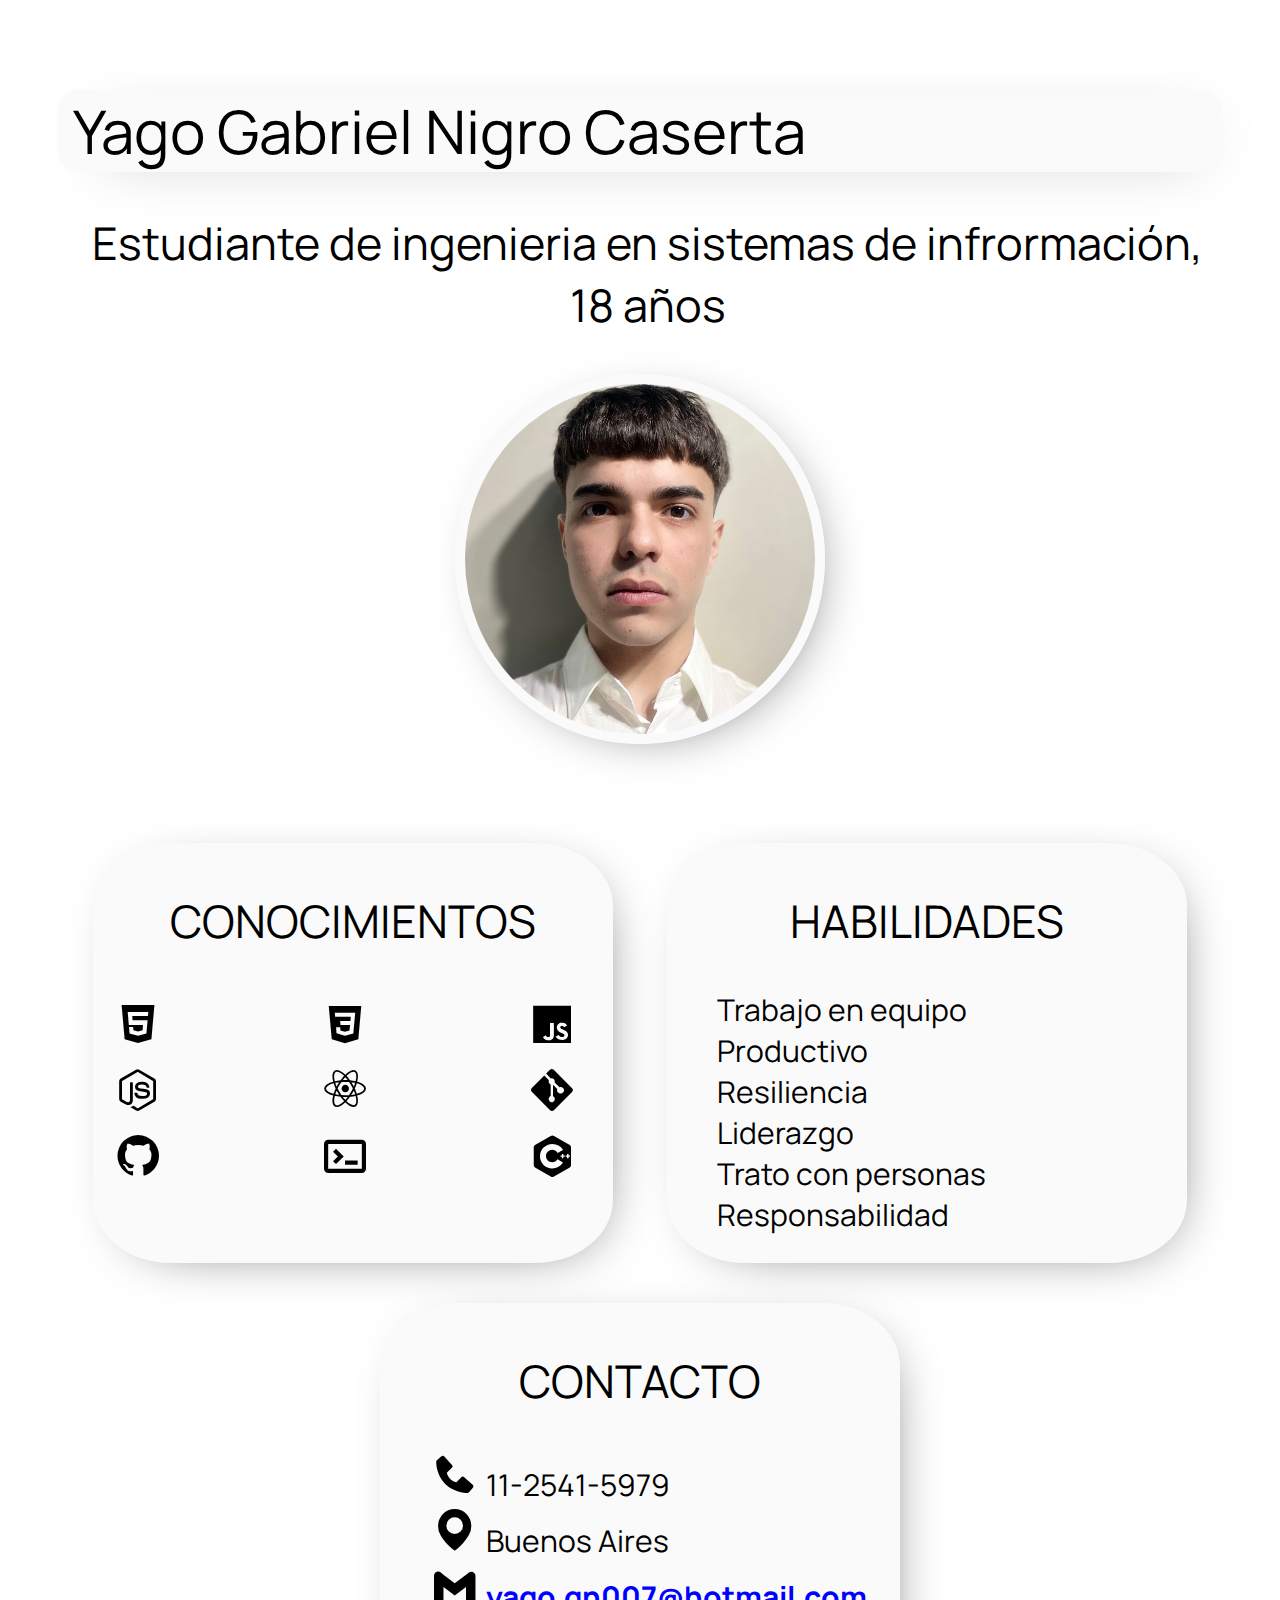
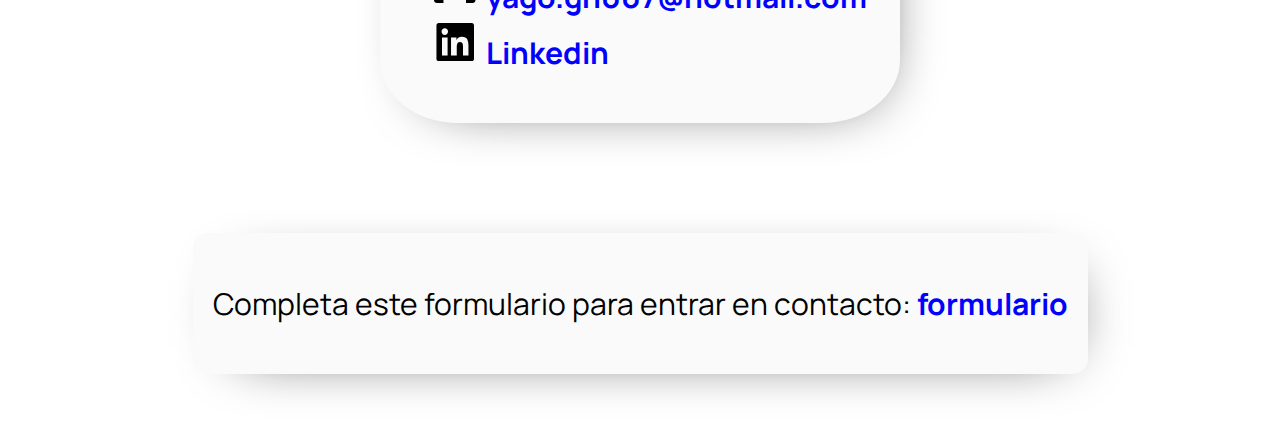
==== docs/index.html @ 1f229106 "cree la carpeta docs" ====
<!DOCTYPE html>
<html>
  <head>
    <meta charset="utf-8" />
    <title>CV:Yago Gabriel Nigro</title>
    <link rel="stylesheet" href="style.css" />
    <!-- Enlace a Boxicons CDN -->
    <link
      href="https://cdn.jsdelivr.net/npm/boxicons@2.1.2/css/boxicons.min.css"
      rel="stylesheet"
    />
    <link rel="icon" href="iconos/cv.png" type="image/png" />
    <!--Google fonts-->
    <link rel="preconnect" href="https://fonts.googleapis.com">
    <link rel="preconnect" href="https://fonts.gstatic.com" crossorigin>
    <link href="https://fonts.googleapis.com/css2?family=Manrope:wght@200..800&display=swap" rel="stylesheet">
  </head>
  <body>
    <header class="flex">
      <div>
        <h1 id="nombre">Yago Gabriel Nigro Caserta</h1>
        <h2 id="edad">Estudiante de ingenieria en sistemas de infrormación, 18 años</h2>
      </div>
      <div>
        <img src="Yago-GNC.jpg" alt="Imagen de Yago" width="150" id="YGNC" />
        <!--<nav>
          <i class="bx bxl-linkedin-square"></i>
          <a href="https://www.linkedin.com/in/yagonigro/" target="_blank">Linkedin</a>
        </nav>-->
      </div>
    </header>

    <main>
      <section class="flex">
        <div class="flex-item">
          <h2>CONOCIMIENTOS</h2>
          <ul class="ul-list">
            <li class="list-item"><i class="bx bxl-html5"></i></li>
            <li class="list-item"><i class="bx bxl-css3"></i></li>
            <li class="list-item"><i class="bx bxl-javascript"></i></li>
            <li class="list-item"><i class="bx bxl-nodejs"></i></li>
            <li class="list-item"><i class="bx bxl-react"></i></li>
            <li class="list-item"><i class="bx bxl-git"></i></li>
            <li class="list-item"><i class="bx bxl-github"></i></li>
            <li class="list-item"><i class='bx bx-terminal'></i></li>
            <li class="list-item"><i class='bx bxl-c-plus-plus'></i></li>
          </ul>
        </div>
        <div class="flex-item">
          <h2>HABILIDADES</h2>
          <ul>
            <li>Trabajo en equipo</li>
            <li>Productivo</li>
            <li>Resiliencia</li>
            <li>Liderazgo</li>
            <li>Trato con personas</li>
            <li>Responsabilidad</li>
          </ul>
        </div>
        <div class="flex-item">
          <h2>CONTACTO</h2>
          <ul>
            <li><i class='bx bxs-phone'></i>   11-2541-5979</li>
            <li><i class='bx bxs-map' ></i>   Buenos Aires</li>
            <li><i class='bx bxl-gmail' ></i>   <a href="https://mail.google.com/mail/u/0/#inbox?compose=CllgCJlDTBkztJxPqxVQCMdkndlGPTKVBjpXgPhpCdpHTtGFjmbJkLqTrcMLxBsnlvxqvZFJsWg" target="_blank">yago.gn007@hotmail.com</a></li>
            <li><i class='bx bxl-linkedin-square' ></i>   <a href="https://www.linkedin.com/in/yagonigro/" target="_blank">Linkedin</a></li>
          </ul>
        </div>
      </section>
    </main>

    <footer class="flex">
      <form action="" method="" class="flex-footer-item">
        <p>
          Completa este formulario para entrar en contacto:
          <a href="HTML/formulario.html" target="_blank">formulario</a>
        </p>
      </form>
    </footer>
  </body>
</html>
---- docs/style.css ----
*{
    font-family: "Manrope", sans-serif;
    font-optical-sizing: auto;
    font-style: normal;
    font-weight: 400;
    font-size: 30px;
  }
  a{
    color: blue;
    text-decoration: none; /* Elimina el subrayado */
    font-weight: bold;
  }
  ul{
    list-style: none;
  }
  .ul-list{
    display: flex;
    flex-wrap: wrap;
    padding: 1%;
    margin: auto;
    gap: 30%;
  }
  .list-item{
    margin: 5px;
  }
  i{
    font-size: 50px;
  }
  h1{
    font-size: 60px;
  }
  #nombre{
    background-color: #FAFAFA;
    border-radius: 20px;
    box-shadow: 11px 10px 60px -37px rgba(10,10,10,1);
    padding-left: 15px;
  }
  #edad{
    padding-left: 15px;
  }
  h2{
    font-size: 45px;
    text-align: center;
  }
 #YGNC{
    border-radius: 50%;
    width: 350px;
    height: 350px;
    object-fit: cover;
    border: 10px solid #FAFAFA;
    box-shadow: 11px 10px 60px -37px rgba(10,10,10,1);
 }
.flex{
  display: flex;
  flex-wrap: wrap;
  justify-content: space-evenly;
  margin: 30px;
  padding: 20px;
  
}
.flex-item{
    flex-wrap: wrap;
    padding: 10px;
    margin: 20px;
    height: 400px;
    width: 500px;
    background-color: #FAFAFA;
    border-radius: 15%;
    box-shadow: 11px 10px 60px -37px rgba(10,10,10,1);
}
.flex-footer-item{
  flex-wrap: wrap;
  text-align: center;
  justify-content: space-evenly;
  padding: 10px;
  margin: 20px;
  background-color: #FAFAFA;
  border: 10px solid #FAFAFA;
  border-radius: 15px;
  box-shadow: 11px 10px 60px -37px rgba(10,10,10,1);
}
textarea{
  width: 50%;
  margin: 20px;
  height: 150px;
  padding: 10px;
  border: 2px solid #cccccc;
  border-radius: 8px;
  background-color: #f9f9f9;
  color: #333;
  font-size: 14px;
  resize: none; 
  box-shadow: 0 4px 6px rgba(0, 0, 0, 0.1);
}
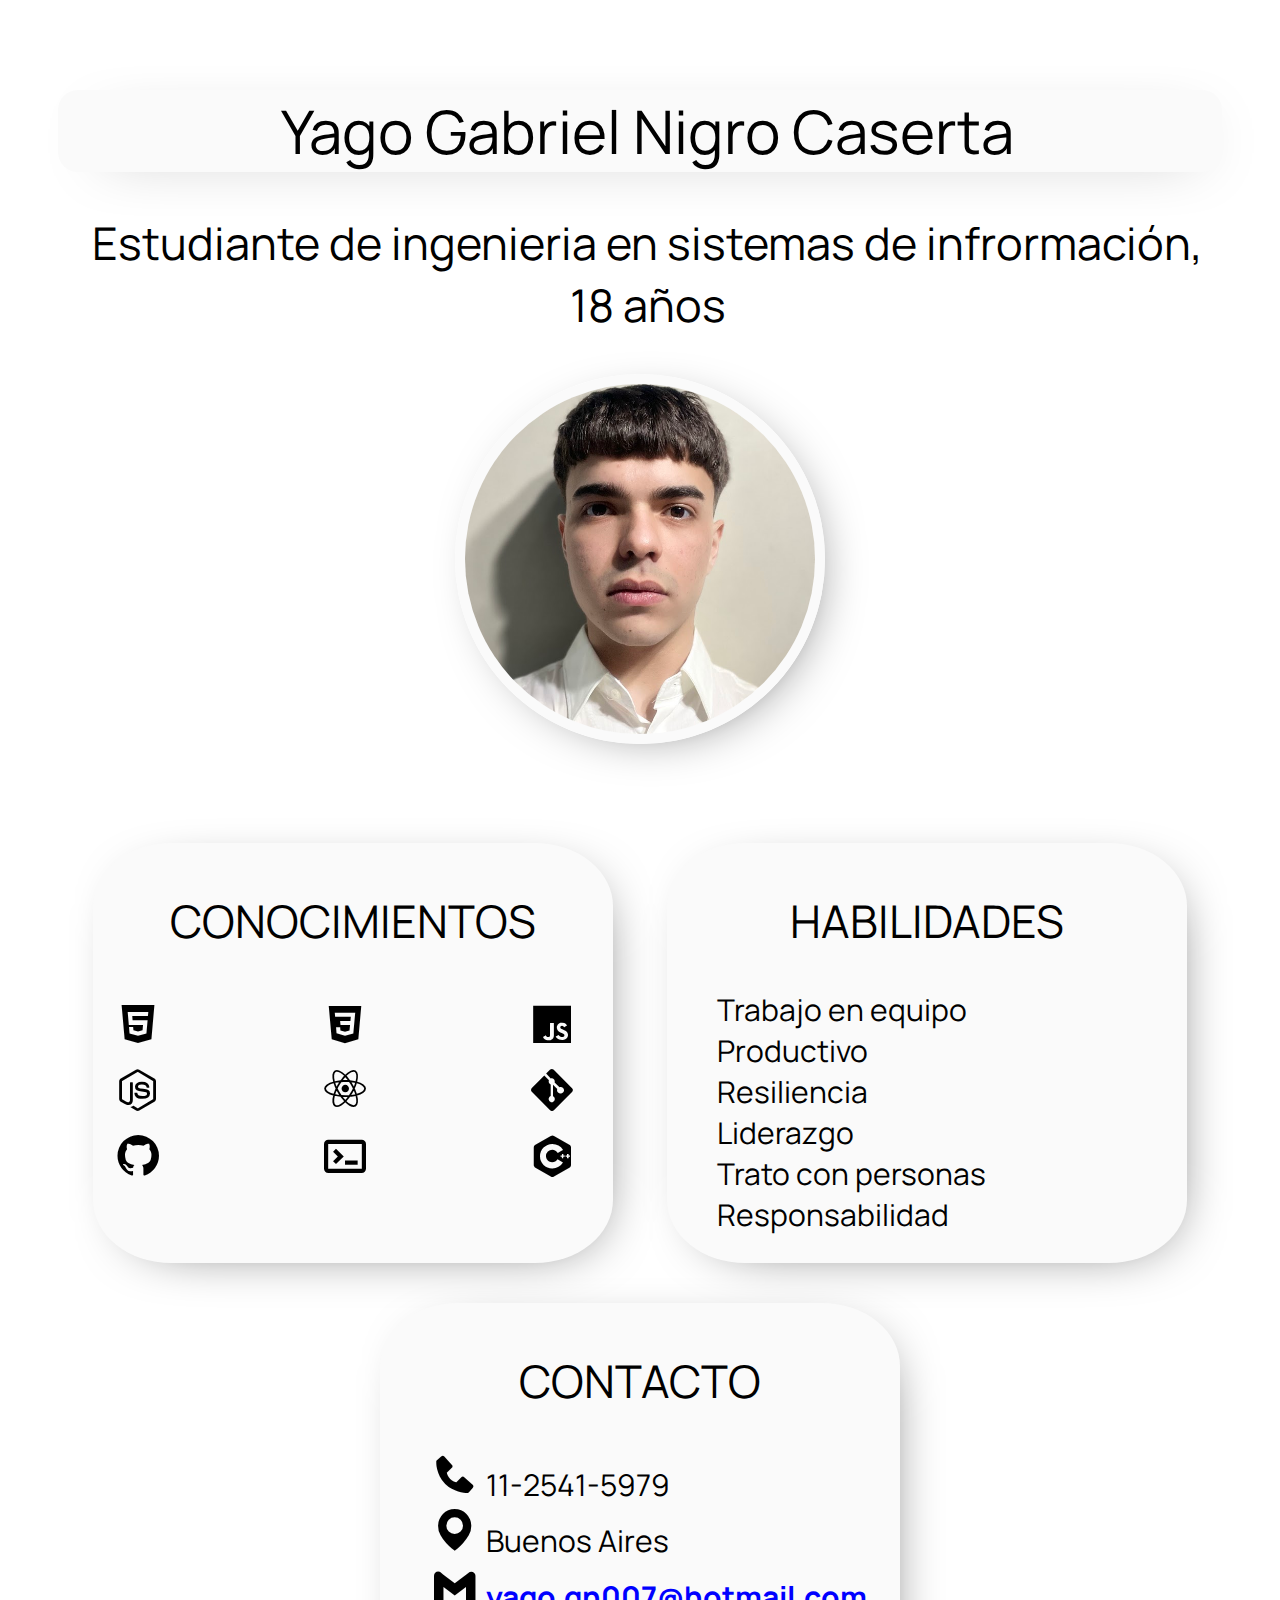
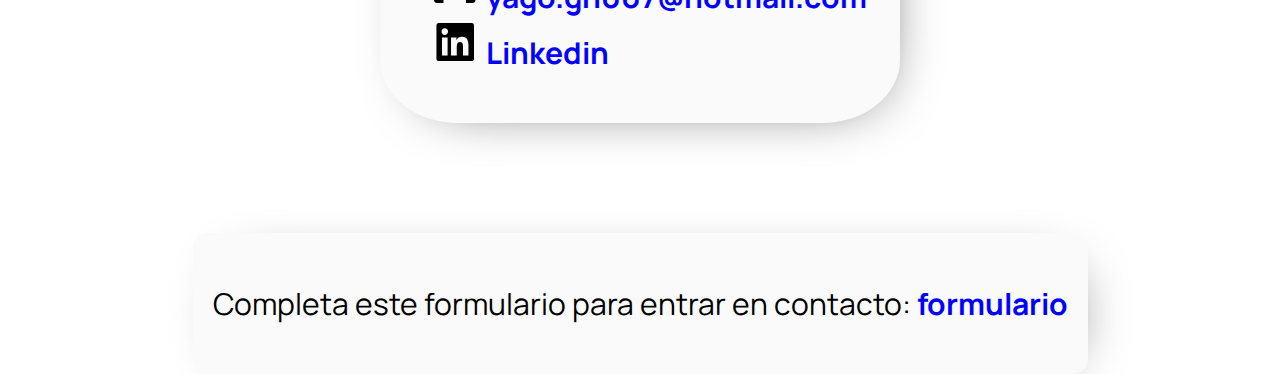
==== commit 95239d71: "add: hover" ====
--- a/docs/index.html
+++ b/docs/index.html
@@ -1,81 +1,81 @@
-<!DOCTYPE html>
-<html>
-  <head>
-    <meta charset="utf-8" />
-    <title>CV:Yago Gabriel Nigro</title>
-    <link rel="stylesheet" href="style.css" />
-    <!-- Enlace a Boxicons CDN -->
-    <link
-      href="https://cdn.jsdelivr.net/npm/boxicons@2.1.2/css/boxicons.min.css"
-      rel="stylesheet"
-    />
-    <link rel="icon" href="iconos/cv.png" type="image/png" />
-    <!--Google fonts-->
-    <link rel="preconnect" href="https://fonts.googleapis.com">
-    <link rel="preconnect" href="https://fonts.gstatic.com" crossorigin>
-    <link href="https://fonts.googleapis.com/css2?family=Manrope:wght@200..800&display=swap" rel="stylesheet">
-  </head>
-  <body>
-    <header class="flex">
-      <div>
-        <h1 id="nombre">Yago Gabriel Nigro Caserta</h1>
-        <h2 id="edad">Estudiante de ingenieria en sistemas de infrormación, 18 años</h2>
-      </div>
-      <div>
-        <img src="Yago-GNC.jpg" alt="Imagen de Yago" width="150" id="YGNC" />
-        <!--<nav>
-          <i class="bx bxl-linkedin-square"></i>
-          <a href="https://www.linkedin.com/in/yagonigro/" target="_blank">Linkedin</a>
-        </nav>-->
-      </div>
-    </header>
-
-    <main>
-      <section class="flex">
-        <div class="flex-item">
-          <h2>CONOCIMIENTOS</h2>
-          <ul class="ul-list">
-            <li class="list-item"><i class="bx bxl-html5"></i></li>
-            <li class="list-item"><i class="bx bxl-css3"></i></li>
-            <li class="list-item"><i class="bx bxl-javascript"></i></li>
-            <li class="list-item"><i class="bx bxl-nodejs"></i></li>
-            <li class="list-item"><i class="bx bxl-react"></i></li>
-            <li class="list-item"><i class="bx bxl-git"></i></li>
-            <li class="list-item"><i class="bx bxl-github"></i></li>
-            <li class="list-item"><i class='bx bx-terminal'></i></li>
-            <li class="list-item"><i class='bx bxl-c-plus-plus'></i></li>
-          </ul>
-        </div>
-        <div class="flex-item">
-          <h2>HABILIDADES</h2>
-          <ul>
-            <li>Trabajo en equipo</li>
-            <li>Productivo</li>
-            <li>Resiliencia</li>
-            <li>Liderazgo</li>
-            <li>Trato con personas</li>
-            <li>Responsabilidad</li>
-          </ul>
-        </div>
-        <div class="flex-item">
-          <h2>CONTACTO</h2>
-          <ul>
-            <li><i class='bx bxs-phone'></i>   11-2541-5979</li>
-            <li><i class='bx bxs-map' ></i>   Buenos Aires</li>
-            <li><i class='bx bxl-gmail' ></i>   <a href="https://mail.google.com/mail/u/0/#inbox?compose=CllgCJlDTBkztJxPqxVQCMdkndlGPTKVBjpXgPhpCdpHTtGFjmbJkLqTrcMLxBsnlvxqvZFJsWg" target="_blank">yago.gn007@hotmail.com</a></li>
-            <li><i class='bx bxl-linkedin-square' ></i>   <a href="https://www.linkedin.com/in/yagonigro/" target="_blank">Linkedin</a></li>
-          </ul>
-        </div>
-      </section>
-    </main>
-
-    <footer class="flex">
-      <form action="" method="" class="flex-footer-item">
-        <p>
-          Completa este formulario para entrar en contacto:
-          <a href="HTML/formulario.html" target="_blank">formulario</a>
-        </p>
-      </form>
-    </footer>
-  </body>
-</html>
+<!DOCTYPE html>
+<html>
+  <head>
+    <meta charset="utf-8" />
+    <title>CV:Yago Gabriel Nigro</title>
+    <link rel="stylesheet" href="style.css" />
+    <!-- Enlace a Boxicons CDN -->
+    <link
+      href="https://cdn.jsdelivr.net/npm/boxicons@2.1.2/css/boxicons.min.css"
+      rel="stylesheet"
+    />
+    <link rel="icon" href="iconos/cv.png" type="image/png" />
+    <!--Google fonts-->
+    <link rel="preconnect" href="https://fonts.googleapis.com">
+    <link rel="preconnect" href="https://fonts.gstatic.com" crossorigin>
+    <link href="https://fonts.googleapis.com/css2?family=Manrope:wght@200..800&display=swap" rel="stylesheet">
+  </head>
+  <body>
+    <header class="flex">
+      <div>
+        <h1 id="nombre">Yago Gabriel Nigro Caserta</h1>
+        <h2 id="edad">Estudiante de ingenieria en sistemas de infrormación, 18 años</h2>
+      </div>
+      <div>
+        <img src="Yago-GNC.jpg" alt="Imagen de Yago" width="150" id="YGNC" />
+        <!--<nav>
+          <i class="bx bxl-linkedin-square"></i>
+          <a href="https://www.linkedin.com/in/yagonigro/" target="_blank">Linkedin</a>
+        </nav>-->
+      </div>
+    </header>
+
+    <main>
+      <section class="flex">
+        <div class="flex-item">
+          <h2>CONOCIMIENTOS</h2>
+          <ul class="ul-list">
+            <li class="list-item"><i class="bx bxl-html5"></i></li>
+            <li class="list-item"><i class="bx bxl-css3"></i></li>
+            <li class="list-item"><i class="bx bxl-javascript"></i></li>
+            <li class="list-item"><i class="bx bxl-nodejs"></i></li>
+            <li class="list-item"><i class="bx bxl-react"></i></li>
+            <li class="list-item"><i class="bx bxl-git"></i></li>
+            <li class="list-item"><i class="bx bxl-github"></i></li>
+            <li class="list-item"><i class='bx bx-terminal'></i></li>
+            <li class="list-item"><i class='bx bxl-c-plus-plus'></i></li>
+          </ul>
+        </div>
+        <div class="flex-item hab">
+          <h2>HABILIDADES</h2>
+          <ul>
+            <li>Trabajo en equipo</li>
+            <li>Productivo</li>
+            <li>Resiliencia</li>
+            <li>Liderazgo</li>
+            <li>Trato con personas</li>
+            <li>Responsabilidad</li>
+          </ul>
+        </div>
+        <div class="flex-item">
+          <h2>CONTACTO</h2>
+          <ul>
+            <li><i class='bx bxs-phone'></i>   11-2541-5979</li>
+            <li><i class='bx bxs-map' ></i>   Buenos Aires</li>
+            <li><i class='bx bxl-gmail' ></i>   <a href="https://mail.google.com/mail/u/0/#inbox?compose=CllgCJlDTBkztJxPqxVQCMdkndlGPTKVBjpXgPhpCdpHTtGFjmbJkLqTrcMLxBsnlvxqvZFJsWg" target="_blank">yago.gn007@hotmail.com</a></li>
+            <li><i class='bx bxl-linkedin-square' ></i>   <a href="https://www.linkedin.com/in/yagonigro/" target="_blank">Linkedin</a></li>
+          </ul>
+        </div>
+      </section>
+    </main>
+
+    <footer class="flex">
+      <form action="" method="" class="flex-footer-item">
+        <p>
+          Completa este formulario para entrar en contacto:
+          <a href="HTML/formulario.html" target="_blank">formulario</a>
+        </p>
+      </form>
+    </footer>
+  </body>
+</html>
--- a/docs/style.css
+++ b/docs/style.css
@@ -1,94 +1,124 @@
-*{
-    font-family: "Manrope", sans-serif;
-    font-optical-sizing: auto;
-    font-style: normal;
-    font-weight: 400;
-    font-size: 30px;
-  }
-  a{
-    color: blue;
-    text-decoration: none; /* Elimina el subrayado */
-    font-weight: bold;
-  }
-  ul{
-    list-style: none;
-  }
-  .ul-list{
-    display: flex;
-    flex-wrap: wrap;
-    padding: 1%;
-    margin: auto;
-    gap: 30%;
-  }
-  .list-item{
-    margin: 5px;
-  }
-  i{
-    font-size: 50px;
-  }
-  h1{
-    font-size: 60px;
-  }
-  #nombre{
-    background-color: #FAFAFA;
-    border-radius: 20px;
-    box-shadow: 11px 10px 60px -37px rgba(10,10,10,1);
-    padding-left: 15px;
-  }
-  #edad{
-    padding-left: 15px;
-  }
-  h2{
-    font-size: 45px;
-    text-align: center;
-  }
- #YGNC{
-    border-radius: 50%;
-    width: 350px;
-    height: 350px;
-    object-fit: cover;
-    border: 10px solid #FAFAFA;
-    box-shadow: 11px 10px 60px -37px rgba(10,10,10,1);
- }
-.flex{
-  display: flex;
-  flex-wrap: wrap;
-  justify-content: space-evenly;
-  margin: 30px;
-  padding: 20px;
-  
-}
-.flex-item{
-    flex-wrap: wrap;
-    padding: 10px;
-    margin: 20px;
-    height: 400px;
-    width: 500px;
-    background-color: #FAFAFA;
-    border-radius: 15%;
-    box-shadow: 11px 10px 60px -37px rgba(10,10,10,1);
-}
-.flex-footer-item{
-  flex-wrap: wrap;
-  text-align: center;
-  justify-content: space-evenly;
-  padding: 10px;
-  margin: 20px;
-  background-color: #FAFAFA;
-  border: 10px solid #FAFAFA;
-  border-radius: 15px;
-  box-shadow: 11px 10px 60px -37px rgba(10,10,10,1);
-}
-textarea{
-  width: 50%;
-  margin: 20px;
-  height: 150px;
-  padding: 10px;
-  border: 2px solid #cccccc;
-  border-radius: 8px;
-  background-color: #f9f9f9;
-  color: #333;
-  font-size: 14px;
-  resize: none; 
-  box-shadow: 0 4px 6px rgba(0, 0, 0, 0.1);
-}
+* {
+  font-family: "Manrope", sans-serif;
+  font-optical-sizing: auto;
+  font-style: normal;
+  font-weight: 400;
+  font-size: 30px;
+  list-style: none;
+  cursor: default;
+}
+
+a {
+  color: blue;
+  text-decoration: none;
+  /* Elimina el subrayado */
+  font-weight: bold;
+  cursor: pointer;
+}
+
+.ul-list {
+  display: flex;
+  flex-wrap: wrap;
+  padding: 1%;
+  margin: auto;
+  gap: 30%;
+}
+
+.list-item {
+  margin: 5px;
+}
+
+i {
+  font-size: 50px;
+}
+
+h1 {
+  font-size: 60px;
+  text-align: center;
+}
+
+#nombre {
+  background-color: #FAFAFA;
+  border-radius: 20px;
+  box-shadow: 11px 10px 60px -37px rgba(10, 10, 10, 1);
+  padding-left: 15px;
+}
+
+#edad {
+  padding-left: 15px;
+}
+
+h2 {
+  font-size: 45px;
+  text-align: center;
+}
+
+#YGNC {
+  border-radius: 50%;
+  width: 350px;
+  height: 350px;
+  object-fit: cover;
+  border: 10px solid #FAFAFA;
+  box-shadow: 11px 10px 60px -37px rgba(10, 10, 10, 1);
+}
+
+.flex {
+  display: flex;
+  position: relative;
+  flex-wrap: wrap;
+  align-content: center;
+  justify-content: space-evenly;
+  margin: 30px;
+  padding: 20px;
+}
+
+.flex-item {
+  flex-wrap: wrap;
+  position: relative;
+  padding: 10px;
+  margin: 20px;
+  height: 400px;
+  width: 500px;
+  background-color: #FAFAFA;
+  border-radius: 15%;
+  box-shadow: 11px 10px 60px -37px rgba(10, 10, 10, 1);
+}
+
+.flex-item:hover {
+  flex-wrap: wrap;
+  transition: .5s;
+  padding: 20px;
+  margin: 20px;
+  height: 400px;
+  width: 500px;
+  background-color: #FAFAFA;
+  border-radius: 15%;
+  box-shadow: 11px 10px 60px -37px rgba(10, 10, 10, 1);
+}
+
+.flex-footer-item {
+  flex-wrap: wrap;
+  position: absolute;
+  text-align: center;
+  justify-content: space-evenly;
+  padding: 10px;
+  margin: 20px;
+  background-color: #FAFAFA;
+  border: 10px solid #FAFAFA;
+  border-radius: 15px;
+  box-shadow: 11px 10px 60px -37px rgba(10, 10, 10, 1);
+}
+
+textarea {
+  width: 50%;
+  margin: 20px;
+  height: 150px;
+  padding: 10px;
+  border: 2px solid #cccccc;
+  border-radius: 8px;
+  background-color: #f9f9f9;
+  color: #333;
+  font-size: 14px;
+  resize: none;
+  box-shadow: 0 4px 6px rgba(0, 0, 0, 0.1);
+}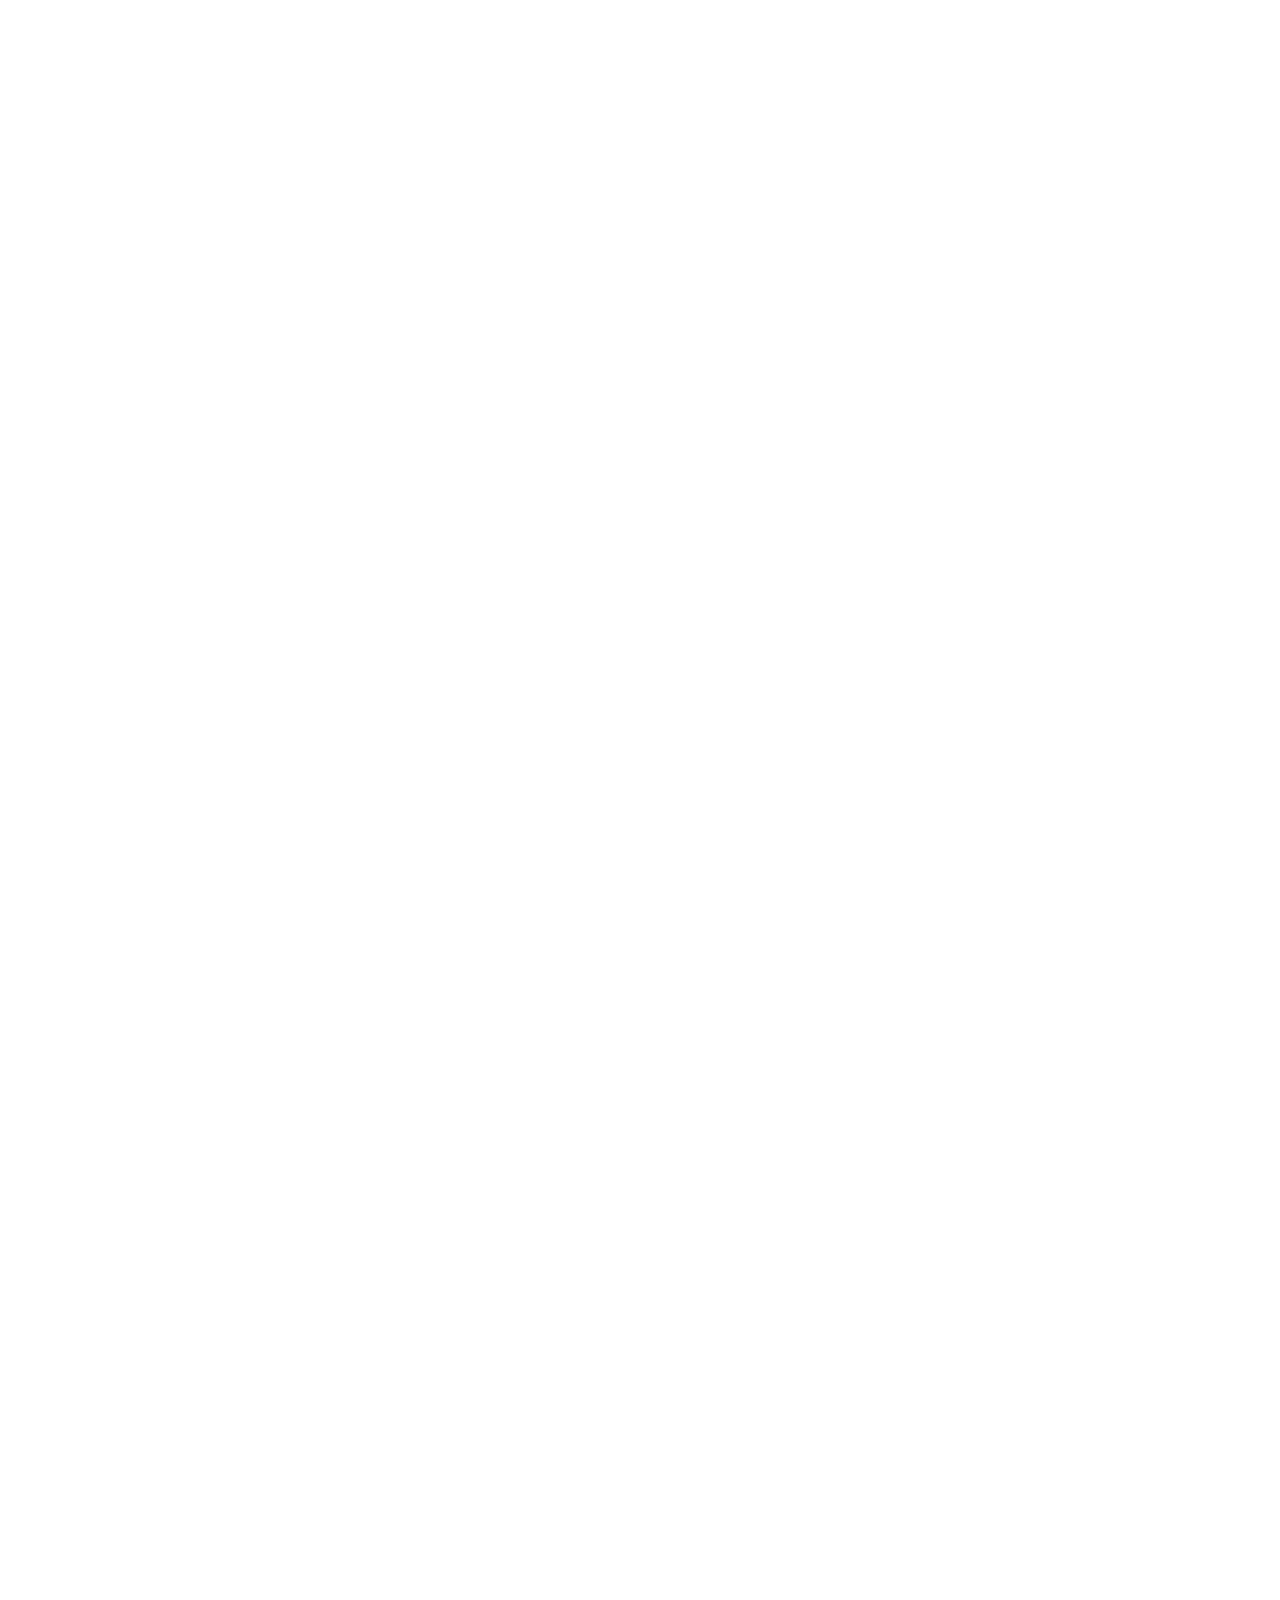
==== commit 2b1f3e81: "Agrego Boostrap" ====
--- a/docs/index.html
+++ b/docs/index.html
@@ -14,8 +14,10 @@
     <link rel="preconnect" href="https://fonts.googleapis.com">
     <link rel="preconnect" href="https://fonts.gstatic.com" crossorigin>
     <link href="https://fonts.googleapis.com/css2?family=Manrope:wght@200..800&display=swap" rel="stylesheet">
+    <!-- Bootstrap CSS -->
+    <link rel="stylesheet" href="css/bootstrap.min.css">
   </head>
-  <body>
+  <body class="animacion-body">
     <header class="flex">
       <div>
         <h1 id="nombre">Yago Gabriel Nigro Caserta</h1>
@@ -77,5 +79,7 @@
         </p>
       </form>
     </footer>
+     <!-- Bootstrap JS -->
+     <script src="js/bootstrap.bundle.min.js"></script>
   </body>
 </html>
--- a/docs/style.css
+++ b/docs/style.css
@@ -1,19 +1,35 @@
 * {
-  font-family: "Manrope", sans-serif;
+  font-family: "Roboto", serif;
   font-optical-sizing: auto;
+  font-style: normal;
   font-style: normal;
   font-weight: 400;
   font-size: 30px;
   list-style: none;
   cursor: default;
 }
-
+body{
+  height: 100vh;
+}
+.animacion-body{
+  opacity: 0;
+  animation: body 3s ease-out forwards;
+}
+@keyframes body {
+  to {
+    opacity: 1; /* Visible */
+    transform: translateX(0); /* En su posición final */
+  }
+}
 a {
   color: blue;
   text-decoration: none;
   /* Elimina el subrayado */
   font-weight: bold;
   cursor: pointer;
+}
+a:hover {
+  color: #0056b3;
 }
 
 .ul-list {
@@ -43,7 +59,6 @@
   box-shadow: 11px 10px 60px -37px rgba(10, 10, 10, 1);
   padding-left: 15px;
 }
-
 #edad {
   padding-left: 15px;
 }
@@ -58,8 +73,8 @@
   width: 350px;
   height: 350px;
   object-fit: cover;
-  border: 10px solid #FAFAFA;
-  box-shadow: 11px 10px 60px -37px rgba(10, 10, 10, 1);
+  border: 5px solid #fff;
+  box-shadow: 0 4px 8px rgba(0, 0, 0, 0.2);
 }
 
 .flex {
@@ -82,11 +97,11 @@
   background-color: #FAFAFA;
   border-radius: 15%;
   box-shadow: 11px 10px 60px -37px rgba(10, 10, 10, 1);
+  transition: all .5s ease;
 }
 
 .flex-item:hover {
   flex-wrap: wrap;
-  transition: .5s;
   padding: 20px;
   margin: 20px;
   height: 400px;
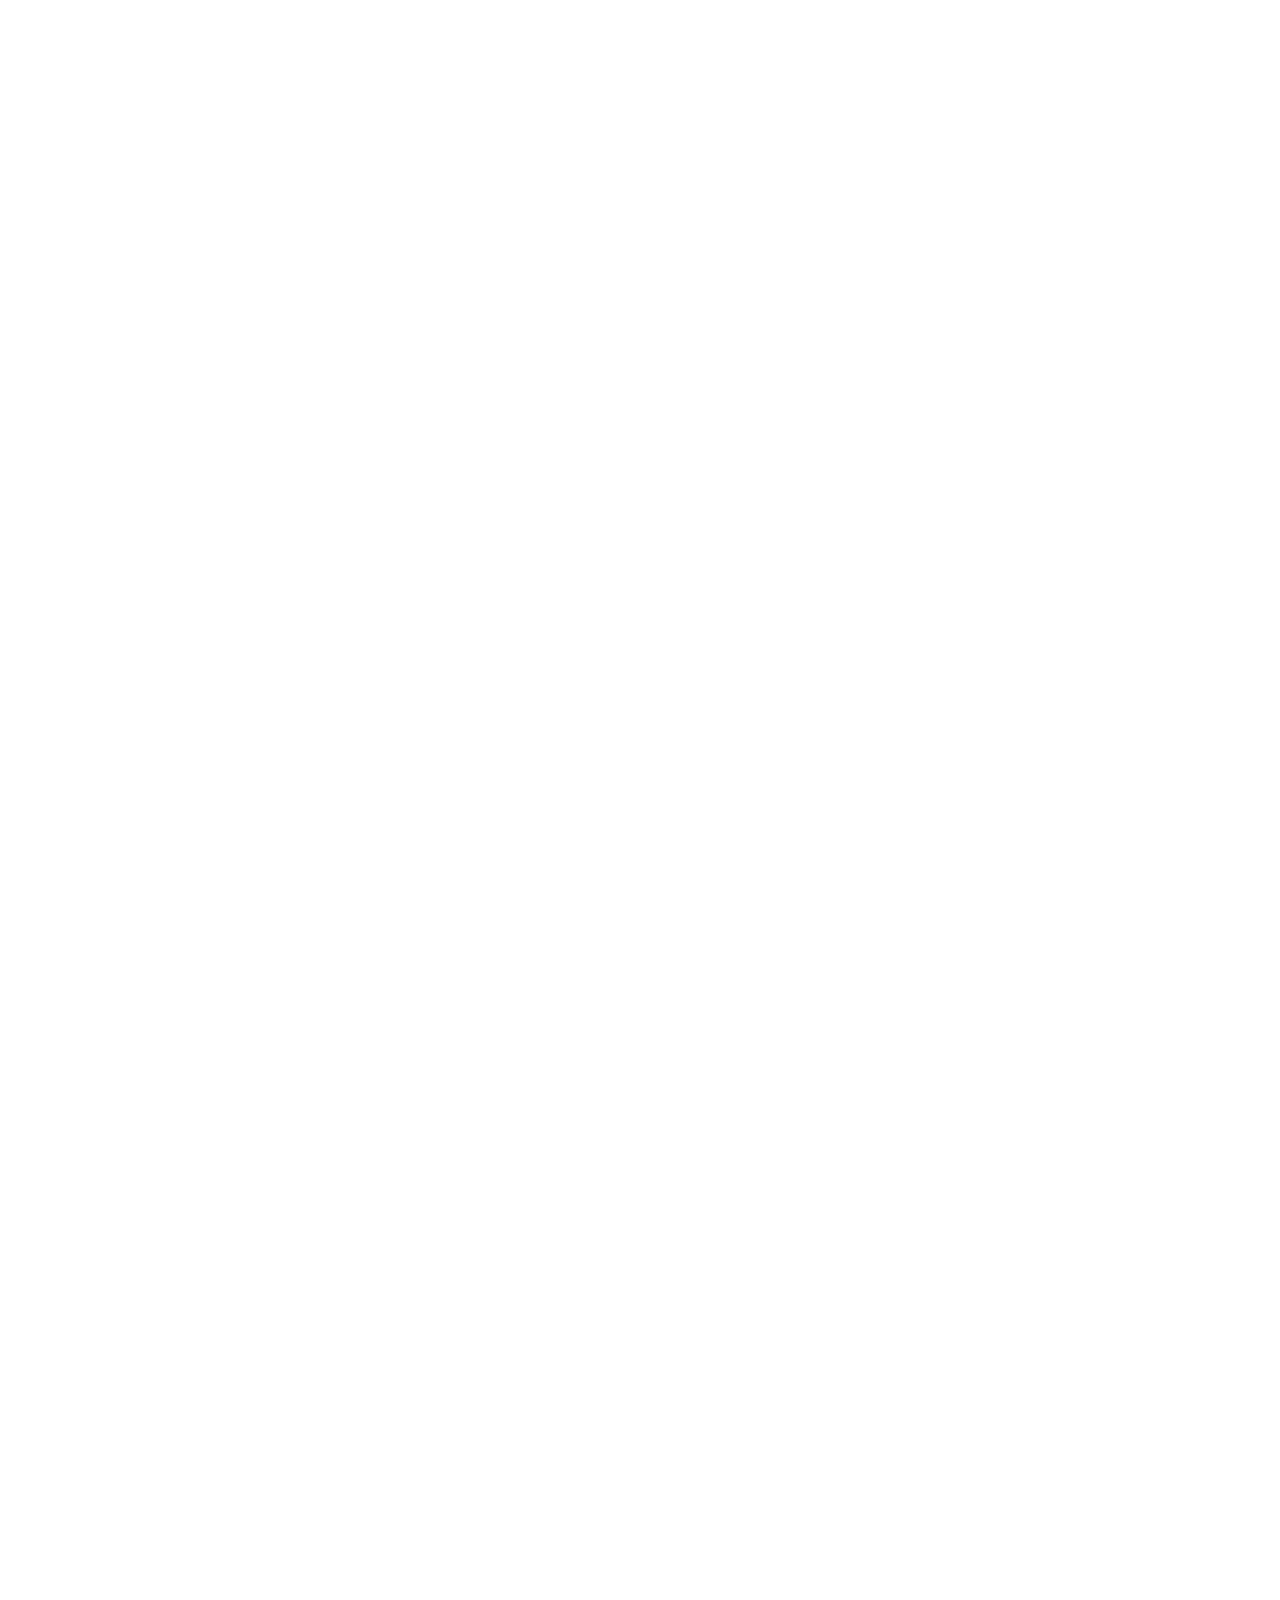
==== commit 4fa350da: "cargo javascript y diseño actualizado de la pagina" ====
--- a/docs/index.html
+++ b/docs/index.html
@@ -1,85 +1,154 @@
 <!DOCTYPE html>
 <html>
-  <head>
-    <meta charset="utf-8" />
-    <title>CV:Yago Gabriel Nigro</title>
-    <link rel="stylesheet" href="style.css" />
-    <!-- Enlace a Boxicons CDN -->
-    <link
-      href="https://cdn.jsdelivr.net/npm/boxicons@2.1.2/css/boxicons.min.css"
-      rel="stylesheet"
-    />
-    <link rel="icon" href="iconos/cv.png" type="image/png" />
-    <!--Google fonts-->
-    <link rel="preconnect" href="https://fonts.googleapis.com">
-    <link rel="preconnect" href="https://fonts.gstatic.com" crossorigin>
-    <link href="https://fonts.googleapis.com/css2?family=Manrope:wght@200..800&display=swap" rel="stylesheet">
-    <!-- Bootstrap CSS -->
-    <link rel="stylesheet" href="css/bootstrap.min.css">
-  </head>
-  <body class="animacion-body">
-    <header class="flex">
-      <div>
-        <h1 id="nombre">Yago Gabriel Nigro Caserta</h1>
-        <h2 id="edad">Estudiante de ingenieria en sistemas de infrormación, 18 años</h2>
-      </div>
-      <div>
-        <img src="Yago-GNC.jpg" alt="Imagen de Yago" width="150" id="YGNC" />
-        <!--<nav>
+
+<head>
+  <meta charset="utf-8" />
+  <title>CV:Yago Gabriel Nigro</title>
+  <!--Style-->
+  <link rel="stylesheet" href="style.css" />
+  <!--Normalice-->
+  <link rel="stylesheet" href="CSS/normalize.css">
+  <!-- Enlace a Boxicons CDN -->
+  <link href="https://cdn.jsdelivr.net/npm/boxicons@2.1.2/css/boxicons.min.css" rel="stylesheet" />
+  <link rel="icon" href="iconos/cv.png" type="image/png" />
+  <!--Google fonts-->
+  <link rel="preconnect" href="https://fonts.googleapis.com">
+  <link rel="preconnect" href="https://fonts.gstatic.com" crossorigin>
+  <link href="https://fonts.googleapis.com/css2?family=Manrope:wght@200..800&display=swap" rel="stylesheet">
+  <!-- Bootstrap CSS -->
+  <link rel="stylesheet" href="css/bootstrap.min.css">
+</head>
+
+<body class="animacion-body">
+  <header class="flex-container">
+    <div>
+      <h1 id="name">Yago Gabriel Nigro Caserta</h1>
+      <h2 id="age">Estudiante de ingenieria en sistemas de infrormación, 18 años</h2>
+    </div>
+    <div>
+      <img src="Yago-GNC.jpg" alt="Imagen de Yago" width="150" id="YGNC" />
+      <!--<nav>
           <i class="bx bxl-linkedin-square"></i>
           <a href="https://www.linkedin.com/in/yagonigro/" target="_blank">Linkedin</a>
         </nav>-->
-      </div>
-    </header>
+    </div>
+  </header>
 
-    <main>
-      <section class="flex">
-        <div class="flex-item">
-          <h2>CONOCIMIENTOS</h2>
-          <ul class="ul-list">
-            <li class="list-item"><i class="bx bxl-html5"></i></li>
-            <li class="list-item"><i class="bx bxl-css3"></i></li>
-            <li class="list-item"><i class="bx bxl-javascript"></i></li>
-            <li class="list-item"><i class="bx bxl-nodejs"></i></li>
-            <li class="list-item"><i class="bx bxl-react"></i></li>
-            <li class="list-item"><i class="bx bxl-git"></i></li>
-            <li class="list-item"><i class="bx bxl-github"></i></li>
-            <li class="list-item"><i class='bx bx-terminal'></i></li>
-            <li class="list-item"><i class='bx bxl-c-plus-plus'></i></li>
-          </ul>
-        </div>
-        <div class="flex-item hab">
-          <h2>HABILIDADES</h2>
-          <ul>
-            <li>Trabajo en equipo</li>
-            <li>Productivo</li>
-            <li>Resiliencia</li>
-            <li>Liderazgo</li>
-            <li>Trato con personas</li>
-            <li>Responsabilidad</li>
-          </ul>
-        </div>
-        <div class="flex-item">
-          <h2>CONTACTO</h2>
-          <ul>
-            <li><i class='bx bxs-phone'></i>   11-2541-5979</li>
-            <li><i class='bx bxs-map' ></i>   Buenos Aires</li>
-            <li><i class='bx bxl-gmail' ></i>   <a href="https://mail.google.com/mail/u/0/#inbox?compose=CllgCJlDTBkztJxPqxVQCMdkndlGPTKVBjpXgPhpCdpHTtGFjmbJkLqTrcMLxBsnlvxqvZFJsWg" target="_blank">yago.gn007@hotmail.com</a></li>
-            <li><i class='bx bxl-linkedin-square' ></i>   <a href="https://www.linkedin.com/in/yagonigro/" target="_blank">Linkedin</a></li>
-          </ul>
+  <main>
+    <section class="flex-container">
+
+      <section class="flex-container-folder">
+        <div class="flex-folder-container">
+          <div class="flex-folder">
+            <div class="folder-item" data-id="1">
+              <h3>Proyecto 1</h3>
+            </div>
+            <div class="folder-item" data-id="2">
+              <h3>Proyecto 2</h3>
+            </div>
+            <div class="folder-item" data-id="3">
+              <h3>Proyecto 3</h3>
+            </div>
+            <div class="folder-item" data-id="4">
+              <h3>Proyecto 4</h3>
+            </div>
+            <div class="folder-lapel"><h2>PROYECTOS</h2></div>
+          </div>
         </div>
       </section>
-    </main>
+      
+      <div class="flex-item">
+        <h2>CONOCIMIENTOS</h2>
+        <ul class="ul-list">
+          <li class="list-item"><i class="bx bxl-html5" style="color: orange;"></i></li>
+          <li class="list-item"><i class="bx bxl-css3" style="color: blue;"></i></li>
+          <li class="list-item"><i class="bx bxl-javascript" style="color: rgb(224, 224, 55);"></i></li>
+          <li class="list-item"><i class="bx bxl-nodejs" style="color: green;"></i></li>
+          <li class="list-item"><i class="bx bxl-react" style="color:rgb(159, 159, 247);"></i></li>
+          <li class="list-item"><i class="bx bxl-git" style="color: orange;"></i></li>
+          <li class="list-item"><i class="bx bxl-github" style="color: rgb(120, 120, 120);"></i></li>
+          <li class="list-item"><i class='bx bx-terminal'></i></li>
+          <li class="list-item"><i class='bx bxl-c-plus-plus' style="color: rgb(122, 1, 122);"></i></li>
+        </ul>
+      </div>
+      <div class="flex-item hab">
+        <h2>HABILIDADES</h2>
+        <ul>
+          <li>Trabajo en equipo</li>
+          <li>Productivo</li>
+          <li>Resiliencia</li>
+          <li>Liderazgo</li>
+          <li>Trato con personas</li>
+          <li>Responsabilidad</li>
+        </ul>
+      </div>
+      <div class="flex-item">
+        <h2>CONTACTO</h2>
+        <ul>
+          <li><i class='bx bxs-phone'></i> 11-2541-5979</li>
+          <li><i class='bx bxs-map'></i> Buenos Aires</li>
+          <li><i class='bx bxl-gmail'></i> yago.gn007@hotmail.com</li>
+          <li><i class='bx bxl-linkedin-square'></i> <a href="https://www.linkedin.com/in/yagonigro/"
+              target="_blank">Linkedin</a></li>
+        </ul>
+      </div>
+    </section>
+    
 
-    <footer class="flex">
-      <form action="" method="" class="flex-footer-item">
-        <p>
-          Completa este formulario para entrar en contacto:
-          <a href="HTML/formulario.html" target="_blank">formulario</a>
-        </p>
-      </form>
-    </footer>
-     <!-- Bootstrap JS -->
-     <script src="js/bootstrap.bundle.min.js"></script>
-  </body>
-</html>
+    <div class="line-wrapper">
+      <div class="flex-item-large">
+        <h2>Linea de conociminetos</h2>
+        <div class="line-temp">
+          <div class="line-item">
+            <h2 class="line-item-age" data-index="2022">2022</h2>
+            <div class="line-item-box" id="content-2022">
+              <img src="img/dw1.png" alt="Certificado aprende programando, desarollo web 1" class="line-item-img">
+              <img src="img/dw2.png" alt="Certificado aprende programando, desarollo web 2" class="line-item-img">
+              <img src="img/kotlin.png" alt="Certificado aprende programando, kotlin" class="line-item-img">
+              <img src="img/unity.png" alt="Certificado aprende programando, Unity" class="line-item-img">
+              <img src="img/economia.png" alt="Diploma economia" class="line-item-img">
+            </div>
+          </div>
+          <div class="line-item">
+            <h2 class="line-item-age" data-index="2023">2023</h2>
+            <div class="line-item-box" id="content-2023">
+              <img src="img/secundario.png" alt="Titulo secundario">
+            </div>
+          </div>
+          <div class="line-item">
+            <h2 class="line-item-age" data-index="2024">2024</h2>
+            <div class="line-item-box" id="content-2024">
+              <img src="img/algoritmos.png" alt="Algoritmos promocionada">
+            </div>
+          </div>
+          <div class="line-item">
+            <h2 class="line-item-age" data-index="2025">2025</h2>
+            <div class="line-item-box" id="content-2025">
+              <p>Cursando una diplomatura en desarollo web full stack con react. Ademas ing. en sistemas y estoy en 2do año</p>
+            </div>
+          </div>
+          <div class="line-item">
+            <h2 class="line-item-age" data-index="...">...</h2>
+            <div class="line-item-box" id="content-...">
+              <p>En proceso: estudiando para saber mas cada dia</p>
+            </div>
+          </div>
+        </div>
+      </div>
+    </div>
+  </main>
+
+  <footer class="flex-container footer">
+    <form action="" method="" class="flex-footer-item">
+      <p>
+        Completa este formulario para entrar en contacto:
+        <a href="HTML/formulario.html" target="_blank">formulario</a>
+      </p>
+    </form>
+  </footer>
+  <!-- Bootstrap JS -->
+  <script src="js/bootstrap.bundle.min.js"></script>
+  <script src="script.js"></script>
+</body>
+
+</html>--- a/docs/style.css
+++ b/docs/style.css
@@ -7,20 +7,31 @@
   font-size: 30px;
   list-style: none;
   cursor: default;
-}
-body{
+  user-select: none;
+}
+
+body {
   height: 100vh;
 }
-.animacion-body{
+main{
+  display: flex;
+  justify-content: center;
+  align-items: center;
+}
+.animacion-body {
   opacity: 0;
   animation: body 3s ease-out forwards;
 }
+
 @keyframes body {
   to {
-    opacity: 1; /* Visible */
-    transform: translateX(0); /* En su posición final */
+    opacity: 1;
+    /* Visible */
+    transform: translateX(0);
+    /* En su posición final */
   }
 }
+
 a {
   color: blue;
   text-decoration: none;
@@ -28,6 +39,7 @@
   font-weight: bold;
   cursor: pointer;
 }
+
 a:hover {
   color: #0056b3;
 }
@@ -37,7 +49,7 @@
   flex-wrap: wrap;
   padding: 1%;
   margin: auto;
-  gap: 30%;
+  gap: 2em;
 }
 
 .list-item {
@@ -53,13 +65,14 @@
   text-align: center;
 }
 
-#nombre {
-  background-color: #FAFAFA;
+#name {
+  background-color: #cccccc;
   border-radius: 20px;
   box-shadow: 11px 10px 60px -37px rgba(10, 10, 10, 1);
   padding-left: 15px;
 }
-#edad {
+
+#age {
   padding-left: 15px;
 }
 
@@ -77,7 +90,7 @@
   box-shadow: 0 4px 8px rgba(0, 0, 0, 0.2);
 }
 
-.flex {
+.flex-container{
   display: flex;
   position: relative;
   flex-wrap: wrap;
@@ -87,29 +100,283 @@
   padding: 20px;
 }
 
-.flex-item {
+.flex-item,
+.flex-item-large {
   flex-wrap: wrap;
   position: relative;
   padding: 10px;
   margin: 20px;
-  height: 400px;
-  width: 500px;
+  height: 15em;
+  width: 15em;
   background-color: #FAFAFA;
   border-radius: 15%;
   box-shadow: 11px 10px 60px -37px rgba(10, 10, 10, 1);
   transition: all .5s ease;
 }
-
+.large-color{
+  background-color: #cccccc;
+}
 .flex-item:hover {
-  flex-wrap: wrap;
-  padding: 20px;
-  margin: 20px;
-  height: 400px;
-  width: 500px;
-  background-color: #FAFAFA;
-  border-radius: 15%;
+  transform: scale(1.2);
   box-shadow: 11px 10px 60px -37px rgba(10, 10, 10, 1);
-}
+  z-index: 2000;
+}
+
+.flex-item-large {
+  width: 70%;
+  border-radius: 5em;
+  display: flex;
+  flex-direction: column; /* Aseguramos que los elementos hijos se apilen verticalmente */
+  align-items: center; /* Centramos horizontalmente */
+}
+
+.line-wrapper {
+  width: 100%; /* Asegura que ocupe todo el ancho del contenedor padre */
+  display: flex;
+  flex-wrap: wrap;
+  justify-content: center; /* Centra la línea horizontalmente */
+}
+
+.line-temp {
+  width: 80%; /* Ajusta el ancho según tus necesidades */
+  height: 2px; /* Altura de la línea */
+  background-color: black; /* Color de la línea */
+  margin: 20px 0; /* Añadir margen vertical */
+  position: relative; /* Para que los hijos absolutos se posicionen respecto a este contenedor */
+  display: flex; /* Usar flexbox para alinear en fila */
+  justify-content: space-between; /* Distribuir uniformemente */
+  align-items: center; /* Alinear verticalmente */
+  top: 3em;
+}
+
+.line-item {
+  position: absolute; /* Para que se puedan posicionar encima de la línea */
+  height: 2em;
+  width: 2em;
+  background-color: #333;
+  border-radius: 50%;
+  top: -0.9em; /* Ajusta para que se superpongan sobre la línea */
+  margin-left: auto; /* Centrar horizontalmente */
+  margin-right: auto; /* Centrar horizontalmente */
+  z-index: 100;
+  transition: all .5s ease-in-out;
+}
+.line-item:hover{
+  background-color: #E6E6E6; /* Cambiar el color al pasar el mouse */
+  transform: scale(1.2); /* Aumentar el tamaño */
+  box-shadow: 0 0 10px rgba(0, 0, 0, 0.5); /* Añadir sombra */
+}
+.line-item:hover .line-item-age {
+  color: #000000; /* Cambiar el color del texto al pasar el mouse */
+}
+.line-item-box {
+  display: flex;
+  flex-wrap: wrap; /* Permite que los elementos se envuelvan a una nueva línea */
+  justify-content: space-around; /* Distribuye los elementos uniformemente */
+  flex-direction: row;
+  align-items: center; /* Centra verticalmente los elementos */
+  gap: 10px; /* Espacio entre los diplomas */
+  padding: 10px; /* Añadir espacio interno */
+  background-color: #F5F6CE;
+  border-radius: 1em;
+  margin: 10px; /* Añadir margen exterior */
+  height: auto;
+  width: 13em;
+  display: none;
+}
+
+.line-item-img {
+  border-radius: 10%; /* Ajustar la forma */
+  max-width: 100%;
+  height: auto;
+}
+
+/* Posiciona los circulitos de manera uniforme */
+.line-temp .line-item:nth-child(1) {
+  left: 0%;
+}
+
+.line-temp .line-item:nth-child(2) {
+  left: 25%;
+}
+
+.line-temp .line-item:nth-child(3) {
+  left: 50%;
+}
+
+.line-temp .line-item:nth-child(4) {
+  left: 75%;
+}
+
+.line-temp .line-item:nth-child(5) {
+  left: 100%
+}
+.line-item-age{
+  font-size: 0.7em;
+  color: #f9f9f9;
+}
+.folder {
+  position: relative;
+  width: 200px;
+  height: 150px;
+  perspective: 1000px;
+}
+
+.cover {
+  background-color: #f4a261;
+  width: 100%;
+  height: 100%;
+  border-radius: 5px;
+  box-shadow: 0 4px 10px rgba(0, 0, 0, 0.3);
+  text-align: center;
+  line-height: 150px;
+  font-size: 18px;
+  font-weight: bold;
+  cursor: pointer;
+  transform-origin: top;
+  transition: transform 0.5s ease-in-out;
+}
+
+.pages {
+  position: absolute;
+  top: 0;
+  left: 0;
+  width: 100%;
+  height: 100%;
+  transform-style: preserve-3d;
+  transform: rotateX(-90deg);
+  opacity: 0;
+  transition: transform 0.5s ease-in-out, opacity 0.5s ease-in-out;
+}
+
+.page {
+  background-color: #fff;
+  width: 100%;
+  height: 100%;
+  border: 1px solid #ddd;
+  box-shadow: 0 4px 8px rgba(0, 0, 0, 0.1);
+  text-align: center;
+  line-height: 150px;
+  font-size: 16px;
+  position: absolute;
+  transform-origin: left;
+  cursor: pointer;
+}
+
+.page:nth-child(2) {
+  transform: translateX(10px);
+}
+.page:nth-child(3) {
+  transform: translateX(20px);
+}
+
+
+.flex-container-folder {
+  display: flex;
+  justify-content: center;
+  align-items: center;
+  height: 100%;
+  width: 100%;
+}
+
+.flex-folder-container {
+  height: auto;
+  width: 60%;
+  background-color: #FAAC58;
+  border-radius: 1em;
+  display: flex;
+  flex-direction: column;
+  justify-content: flex-end;
+  flex-wrap: wrap;
+  position: relative;
+  box-shadow: 11px 10px 60px -37px rgba(10, 10, 10, 1);
+}
+
+.flex-folder {
+  display: flex;
+  flex-direction: row;
+  position: relative;
+  justify-content: center;
+}
+
+.folder-item {
+  height: 4em;
+  width: 3em;
+  background-color: #e6e6e6;
+  margin-left: 1em;
+  border-radius: 1em;
+  margin-bottom: 0.25em;
+  display: flex;
+  justify-content: center;
+  align-items: center;
+  cursor: pointer;
+  transition: all 0.3s ease;
+}
+
+.folder-item h3 {
+  font-size: 0.5em;
+}
+
+.folder-item.fullscreen {
+  position: fixed;
+  top: 0;
+  left: 0;
+  width: 90%;
+  height: 100vh;
+  background-color: #e7e7e7;
+  z-index: 1000;
+  display: flex;
+  justify-content: center;
+  align-items: center;
+  border-radius: 1em;
+  flex-direction: column;
+  transition: all 0.3s ease;
+}
+
+.folder-item.fullscreen h3 {
+  font-size: 2em;
+}
+
+.close-button {
+  position: absolute;
+  top: 20px;
+  right: 20px;
+  width: 1em;
+  height: 1em;
+  background-color: #e74c3c;
+  color: white;
+  font-size: 1.5em;
+  font-weight: bold;
+  border: none;
+  border-radius: 50%;
+  cursor: pointer;
+  display: flex;
+  justify-content: center;
+  align-items: center;
+  transition: background-color 0.3s ease;
+}
+
+.close-button:hover {
+  background-color: #c0392b;
+}
+
+.folder-lapel {
+  height: 3em;
+  width: 100%;
+  background-color: #F3E2A9;
+  border-radius: 1em;
+  position: absolute;
+  box-shadow: 0 4px 8px rgba(0, 0, 0, 0.1);
+  display: flex;
+  justify-content: center;
+  align-items: center;
+}
+
+.folder-lapel h2 {
+  margin: 0;
+}
+
+
 
 .flex-footer-item {
   flex-wrap: wrap;
@@ -136,4 +403,4 @@
   font-size: 14px;
   resize: none;
   box-shadow: 0 4px 6px rgba(0, 0, 0, 0.1);
-}+}
